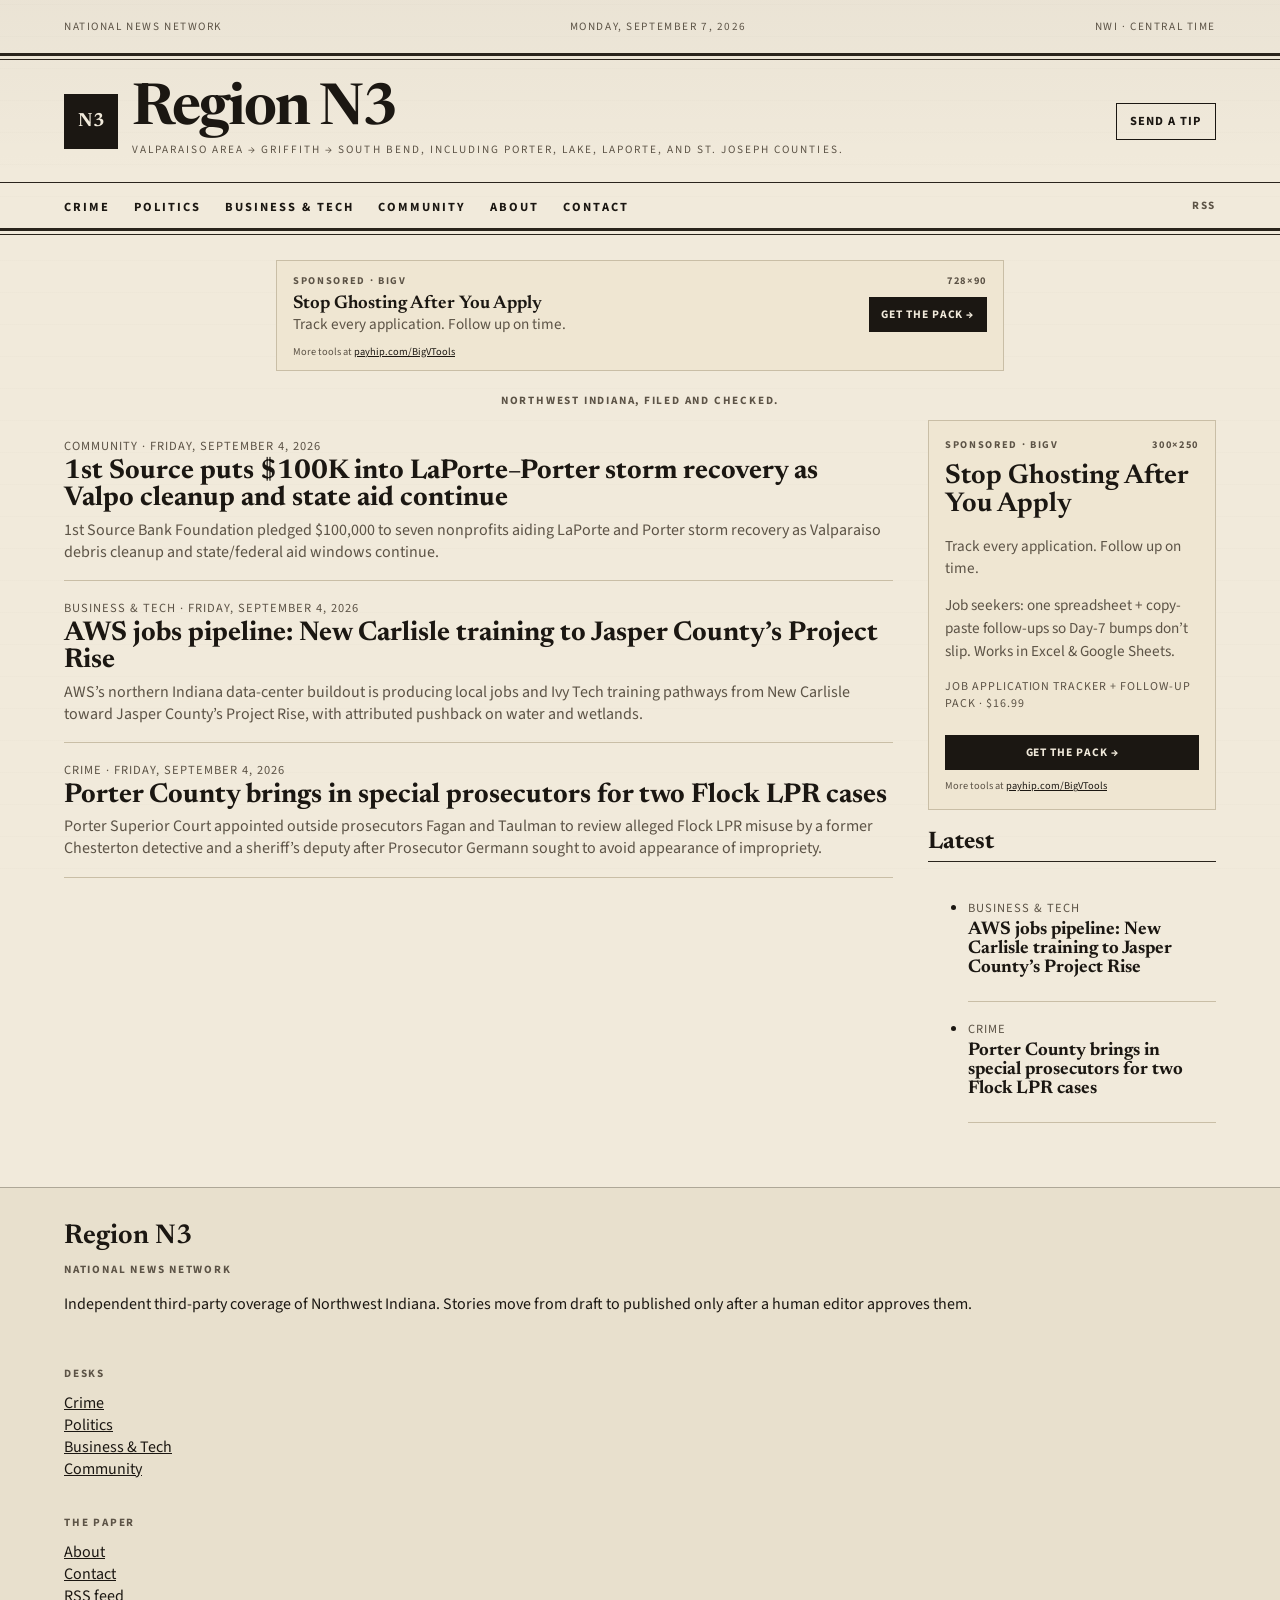
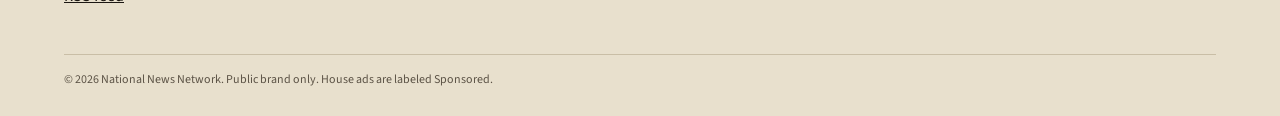
==== index.html @ aedac05f "Publish Region N3 Package A public snapshot" ====
<!DOCTYPE html>
<html lang="en">
<head>
  <meta charset="utf-8" />
  <meta name="viewport" content="width=device-width, initial-scale=1" />
  <title>Region N3 · National News Network</title>
  <meta name="description" content="Region N3 is the Northwest Indiana desk of National News Network." />
  <link rel="canonical" href="https://nbiggs1337.github.io/" />
  <link rel="icon" href="/favicon.svg" />
  <link rel="alternate" type="application/rss+xml" href="/feed.xml" />
  <link rel="preconnect" href="https://fonts.googleapis.com" />
  <link rel="preconnect" href="https://fonts.gstatic.com" crossorigin />
  <link href="https://fonts.googleapis.com/css2?family=Newsreader:wght@500;600;650;700&family=Source+Sans+3:wght@400;600;700&display=swap" rel="stylesheet" />
  <link rel="stylesheet" href="/css/paper.css" />
</head>
<body>
  <a class="skip-link" href="#main">Skip to story</a>
  <header>
    <div class="bar">
      <p>National News Network</p>
      <p class="hide-sm">Monday, September 7, 2026</p>
      <p>NWI · Central Time</p>
    </div>
    <div class="double-rule"></div>
    <div class="mast">
      <a class="brand" href="/">
        <span class="mark" aria-hidden="true">N3</span>
        <span>
          <span class="name">Region N3</span>
          <span class="coverage">Valparaiso area → Griffith → South Bend, including Porter, Lake, LaPorte, and St. Joseph counties.</span>
        </span>
      </a>
      <a class="tip" href="/contact/">Send a tip</a>
    </div>
    <div class="hairline"></div>
    <nav aria-label="Desks">
      <ul>
        <li><a href="/crime/">Crime</a></li><li><a href="/politics/">Politics</a></li><li><a href="/business/">Business &amp; Tech</a></li><li><a href="/community/">Community</a></li>
        <li><a href="/about/">About</a></li>
        <li><a href="/contact/">Contact</a></li>
      </ul>
      <a class="rss" href="/feed.xml">RSS</a>
    </nav>
    <div class="double-rule"></div>
  </header>
  <main id="main">
    
    <aside class="ad ad-leader no-print" aria-label="Sponsored advertisement from BigV">
      <p class="ad-kicker"><span>Sponsored · BigV</span><span>728×90</span></p>
      <a class="ad-cta-row" href="https://payhip.com/b/N4oqe" rel="sponsored noopener noreferrer" target="_blank">
        <span>
          <span class="ad-head">Stop Ghosting After You Apply</span>
          <span class="ad-sub">Track every application. Follow up on time.</span>
        </span>
        <span class="btn">Get the pack →</span>
      </a>
      <p class="ad-store">More tools at <a href="https://payhip.com/BigVTools" rel="sponsored noopener noreferrer" target="_blank">payhip.com/BigVTools</a></p>
    </aside>
    <aside class="ad ad-mobile no-print" aria-label="Sponsored advertisement from BigV">
      <a href="https://payhip.com/b/N4oqe" rel="sponsored noopener noreferrer" target="_blank">
        <span>
          <span class="ad-kicker">Sponsored · BigV</span>
          <span class="ad-head">Stop Ghosting After You Apply</span>
        </span>
        <span class="btn-text">Get the pack →</span>
      </a>
    </aside>
    
    
    <p class="kicker" style="text-align:center">Northwest Indiana, filed and checked.</p>
    <div class="grid">
      <div><a class="story" href="/article/1st-source-storm-recovery-aid/">
          <p class="meta">Community · Friday, September 4, 2026</p>
          <h2>1st Source puts $100K into LaPorte–Porter storm recovery as Valpo cleanup and state aid continue</h2>
          <p>1st Source Bank Foundation pledged $100,000 to seven nonprofits aiding LaPorte and Porter storm recovery as Valparaiso debris cleanup and state/federal aid windows continue.</p>
        </a><a class="story" href="/article/aws-jobs-pipeline-new-carlisle-project-rise/">
          <p class="meta">Business &amp; Tech · Friday, September 4, 2026</p>
          <h2>AWS jobs pipeline: New Carlisle training to Jasper County’s Project Rise</h2>
          <p>AWS’s northern Indiana data-center buildout is producing local jobs and Ivy Tech training pathways from New Carlisle toward Jasper County’s Project Rise, with attributed pushback on water and wetlands.</p>
        </a><a class="story" href="/article/porter-county-flock-special-prosecutors/">
          <p class="meta">Crime · Friday, September 4, 2026</p>
          <h2>Porter County brings in special prosecutors for two Flock LPR cases</h2>
          <p>Porter Superior Court appointed outside prosecutors Fagan and Taulman to review alleged Flock LPR misuse by a former Chesterton detective and a sheriff’s deputy after Prosecutor Germann sought to avoid appearance of impropriety.</p>
        </a></div>
      <aside>
        
    <aside class="ad ad-box no-print" aria-label="Sponsored advertisement from BigV">
      <p class="ad-kicker"><span>Sponsored · BigV</span><span>300×250</span></p>
      <p class="ad-head lg">Stop Ghosting After You Apply</p>
      <p class="ad-sub">Track every application. Follow up on time.</p>
      <p class="ad-body">Job seekers: one spreadsheet + copy-paste follow-ups so Day-7 bumps don’t slip. Works in Excel &amp; Google Sheets.</p>
      <p class="ad-meta">Job Application Tracker + Follow-Up Pack · $16.99</p>
      <a class="btn block" href="https://payhip.com/b/N4oqe" rel="sponsored noopener noreferrer" target="_blank">Get the pack →</a>
      <p class="ad-store">More tools at <a href="https://payhip.com/BigVTools" rel="sponsored noopener noreferrer" target="_blank">payhip.com/BigVTools</a></p>
    </aside>
    
        <h2 style="font-family:Newsreader,Georgia,serif;border-bottom:1px solid var(--rule);padding-bottom:.4rem">Latest</h2>
        <ul><li><a class="story" href="/article/aws-jobs-pipeline-new-carlisle-project-rise/">
          <p class="meta">Business &amp; Tech</p>
          <h2 style="font-size:1.15rem">AWS jobs pipeline: New Carlisle training to Jasper County’s Project Rise</h2>
        </a></li><li><a class="story" href="/article/porter-county-flock-special-prosecutors/">
          <p class="meta">Crime</p>
          <h2 style="font-size:1.15rem">Porter County brings in special prosecutors for two Flock LPR cases</h2>
        </a></li></ul>
      </aside>
    </div>
    
  </main>
  <footer>
    <div class="foot-grid">
      <div>
        <p class="foot-name">Region N3</p>
        <p class="kicker">National News Network</p>
        <p>Independent third-party coverage of Northwest Indiana. Stories move from draft to published only after a human editor approves them.</p>
      </div>
      <div>
        <p class="kicker">Desks</p>
        <ul>
          <li><a href="/crime/">Crime</a></li><li><a href="/politics/">Politics</a></li><li><a href="/business/">Business &amp; Tech</a></li><li><a href="/community/">Community</a></li>
        </ul>
      </div>
      <div>
        <p class="kicker">The paper</p>
        <ul>
          <li><a href="/about/">About</a></li>
          <li><a href="/contact/">Contact</a></li>
          <li><a href="/feed.xml">RSS feed</a></li>
        </ul>
      </div>
    </div>
    <p class="legal">© 2026 National News Network. Public brand only. House ads are labeled Sponsored.</p>
  </footer>
</body>
</html>
---- css/paper.css ----
:root {
  --paper: #f1eadb;
  --ink: #1b1712;
  --rule: #2a241c;
  --brick: #8c2a24;
  --brass: #8a6d3d;
  --steel: #2c3d4f;
  --muted: #5c5346;
  --border: #c9bea6;
  --ad: #efe6d2;
  --foot: #e8e0cd;
}
* { box-sizing: border-box; }
html { scroll-behavior: smooth; }
body {
  margin: 0;
  color: var(--ink);
  background: var(--paper);
  font-family: "Source Sans 3", ui-sans-serif, system-ui, sans-serif;
  background-image:
    linear-gradient(180deg, rgb(27 23 18 / 0.03), transparent 180px),
    repeating-linear-gradient(0deg, transparent, transparent 31px, rgb(27 23 18 / 0.025) 32px);
  background-attachment: fixed;
  min-height: 100vh;
  display: flex;
  flex-direction: column;
}
a { color: var(--ink); }
.skip-link { position: absolute; left: 1rem; top: -3rem; background: var(--ink); color: var(--paper); padding: .5rem .85rem; }
.skip-link:focus { top: 1rem; }
.bar, nav, .mast, main, .foot-grid, .legal { width: min(72rem, calc(100% - 2rem)); margin-inline: auto; }
.bar { display: flex; justify-content: space-between; gap: 1rem; padding: .5rem 0; font-size: .7rem; letter-spacing: .14em; text-transform: uppercase; color: var(--muted); }
.double-rule { border-top: 3px solid var(--rule); border-bottom: 1px solid var(--rule); height: 7px; }
.hairline { height: 1px; background: var(--rule); }
.mast { display: flex; justify-content: space-between; align-items: center; gap: 1rem; padding: 1.6rem 0; }
.brand { display: flex; gap: .85rem; align-items: center; text-decoration: none; }
.mark { display: grid; place-items: center; width: 3.4rem; height: 3.4rem; background: var(--ink); color: var(--paper); font-family: Newsreader, Georgia, serif; font-weight: 700; font-size: 1.2rem; }
.name { display: block; font-family: Newsreader, Georgia, serif; font-size: clamp(2.2rem, 6vw, 3.6rem); font-weight: 650; letter-spacing: -.035em; line-height: .86; }
.coverage { display: block; margin-top: .4rem; font-size: .7rem; letter-spacing: .18em; text-transform: uppercase; color: var(--muted); }
.tip { display: none; border: 1px solid var(--ink); padding: .55rem .85rem; text-decoration: none; font-weight: 700; letter-spacing: .08em; text-transform: uppercase; font-size: .78rem; }
nav { display: none; justify-content: space-between; align-items: center; padding: .7rem 0; }
nav ul, footer ul { list-style: none; padding: 0; margin: 0; }
nav ul { display: flex; flex-wrap: wrap; gap: .4rem 1.5rem; }
nav a { text-decoration: none; font-size: .78rem; font-weight: 700; letter-spacing: .16em; text-transform: uppercase; }
nav a:hover { color: var(--brick); }
.rss { font-size: .7rem; letter-spacing: .14em; text-transform: uppercase; text-decoration: none; color: var(--muted); }
main { flex: 1; padding: 1.6rem 0 3rem; }
.kicker { font-size: .7rem; font-weight: 700; letter-spacing: .16em; text-transform: uppercase; color: var(--muted); }
h1 { font-family: Newsreader, Georgia, serif; font-weight: 650; letter-spacing: -.03em; line-height: 1.05; margin: .35rem 0 0; }
.lede { font-size: 1.15rem; line-height: 1.55; color: var(--muted); max-width: 42rem; }
.grid { display: grid; gap: 2.2rem; }
.story { display: block; text-decoration: none; border-bottom: 1px solid var(--border); padding: 1.1rem 0; }
.story h2 { font-family: Newsreader, Georgia, serif; font-size: 1.7rem; margin: .2rem 0 .4rem; }
.story p { margin: 0; color: var(--muted); }
.meta { font-size: .78rem; letter-spacing: .08em; text-transform: uppercase; color: var(--muted); }
.article-body { font-family: Newsreader, Georgia, serif; font-size: 1.125rem; line-height: 1.7; max-width: 65ch; }
.article-body p + p, .article-body h2 { margin-top: 1.15rem; }
.article-body h2 { font-size: 1.45rem; }
.article-body a { color: var(--steel); }
.empty { border: 1px solid var(--border); padding: 1.4rem; color: var(--muted); }
.ad { background: var(--ad); border: 1px solid var(--border); }
.ad-leader, .ad-mobile { margin: 0 auto 1.4rem; }
.ad-leader { max-width: 728px; padding: .7rem 1rem; }
.ad-mobile { display: none; max-width: 320px; }
.ad-mobile a { display: flex; justify-content: space-between; align-items: center; gap: .6rem; min-height: 50px; padding: 0 .7rem; text-decoration: none; }
.ad-kicker { display: flex; justify-content: space-between; margin: 0; font-size: .65rem; font-weight: 700; letter-spacing: .16em; text-transform: uppercase; color: var(--muted); }
.ad-head { display: block; font-family: Newsreader, Georgia, serif; font-weight: 650; }
.ad-leader .ad-head { font-size: 1.15rem; }
.ad-box .ad-head.lg { font-size: 1.7rem; line-height: 1.05; margin: .7rem 0 .4rem; }
.ad-sub { display: block; color: var(--muted); font-size: .95rem; }
.ad-body { color: var(--muted); font-size: .95rem; line-height: 1.5; }
.ad-meta { font-size: .75rem; letter-spacing: .08em; text-transform: uppercase; color: var(--muted); }
.ad-cta-row { display: flex; justify-content: space-between; align-items: center; gap: 1rem; text-decoration: none; margin-top: .4rem; }
.btn { display: inline-flex; align-items: center; justify-content: center; background: var(--ink); color: var(--paper); padding: .55rem .8rem; text-decoration: none; font-size: .72rem; font-weight: 700; letter-spacing: .08em; text-transform: uppercase; }
.btn.block { width: 100%; margin-top: .7rem; }
.btn-text { font-size: .65rem; font-weight: 700; letter-spacing: .08em; text-transform: uppercase; color: var(--brick); }
.ad-store { font-size: .65rem; color: var(--muted); margin: .55rem 0 0; }
.ad-box { max-width: 300px; min-height: 250px; padding: 1rem; }
.ad-native { border: 0; border-top: 1px solid var(--border); border-bottom: 1px solid var(--border); background: transparent; max-width: 65ch; margin: 2rem 0; padding: 1.2rem 0; }
.native-link { color: var(--brick); font-weight: 700; }
footer { margin-top: auto; border-top: 1px solid rgb(42 36 28 / .3); background: var(--foot); }
.foot-grid { display: grid; gap: 1.5rem; padding: 2.2rem 0; }
.foot-name { font-family: Newsreader, Georgia, serif; font-size: 1.7rem; font-weight: 650; margin: 0; }
.legal { padding: 1rem 0; font-size: .75rem; color: var(--muted); border-top: 1px solid var(--border); }
@media (min-width: 48rem) {
  .tip, nav { display: flex; }
  .hide-sm { display: block; }
  .grid { grid-template-columns: minmax(0,1fr) 18rem; }
}
@media (max-width: 47.99rem) {
  .hide-sm { display: none; }
  .ad-leader { display: none; }
  .ad-mobile { display: block; }
}
@media print {
  .no-print { display: none !important; }
  body { background: white; }
}
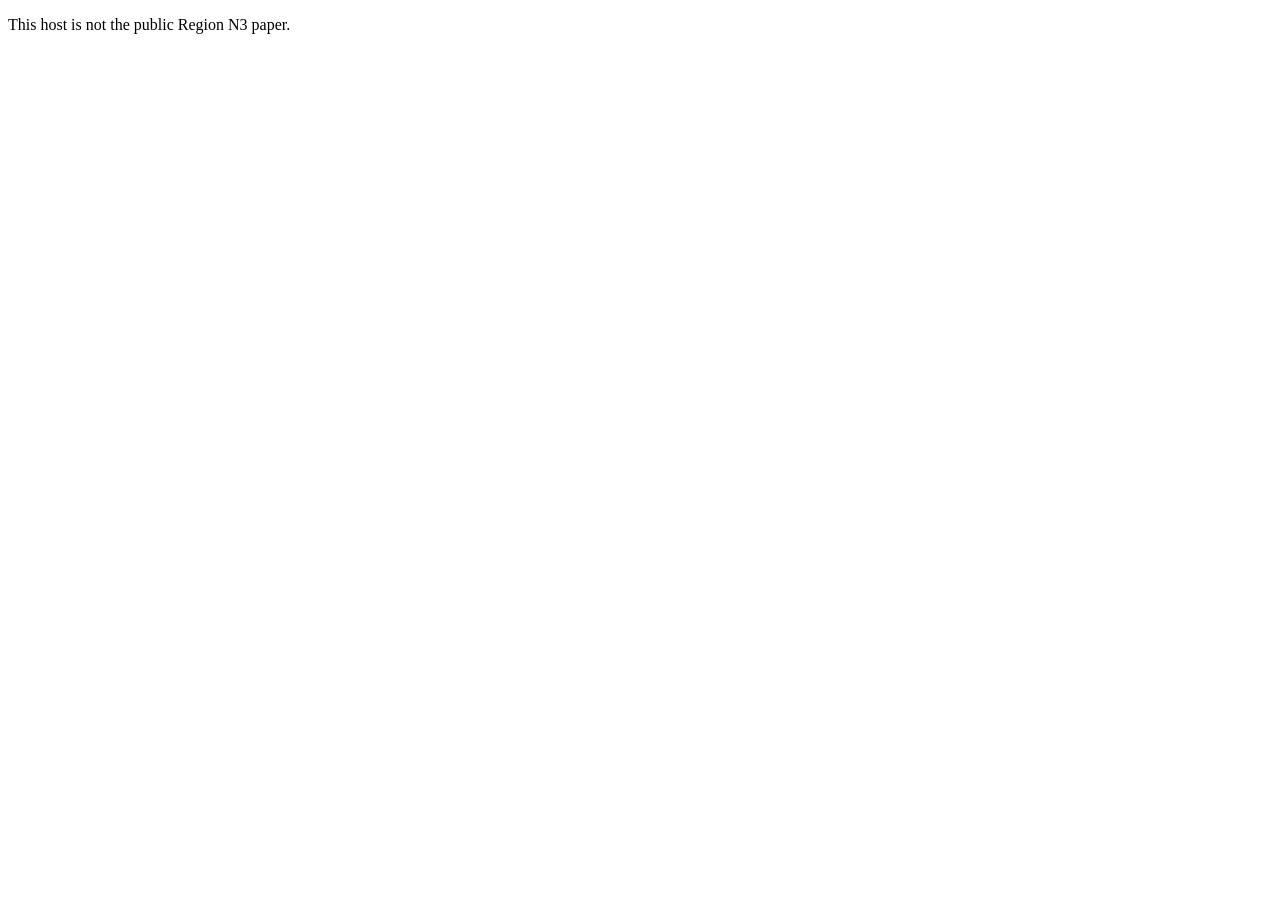
==== commit 710293d3: "Unpublish public paper from this host" ====
--- a/index.html
+++ b/index.html
@@ -2,133 +2,11 @@
 <html lang="en">
 <head>
   <meta charset="utf-8" />
+  <meta name="robots" content="noindex, nofollow" />
   <meta name="viewport" content="width=device-width, initial-scale=1" />
-  <title>Region N3 · National News Network</title>
-  <meta name="description" content="Region N3 is the Northwest Indiana desk of National News Network." />
-  <link rel="canonical" href="https://nbiggs1337.github.io/" />
-  <link rel="icon" href="/favicon.svg" />
-  <link rel="alternate" type="application/rss+xml" href="/feed.xml" />
-  <link rel="preconnect" href="https://fonts.googleapis.com" />
-  <link rel="preconnect" href="https://fonts.gstatic.com" crossorigin />
-  <link href="https://fonts.googleapis.com/css2?family=Newsreader:wght@500;600;650;700&family=Source+Sans+3:wght@400;600;700&display=swap" rel="stylesheet" />
-  <link rel="stylesheet" href="/css/paper.css" />
+  <title>Not the public edition</title>
 </head>
 <body>
-  <a class="skip-link" href="#main">Skip to story</a>
-  <header>
-    <div class="bar">
-      <p>National News Network</p>
-      <p class="hide-sm">Monday, September 7, 2026</p>
-      <p>NWI · Central Time</p>
-    </div>
-    <div class="double-rule"></div>
-    <div class="mast">
-      <a class="brand" href="/">
-        <span class="mark" aria-hidden="true">N3</span>
-        <span>
-          <span class="name">Region N3</span>
-          <span class="coverage">Valparaiso area → Griffith → South Bend, including Porter, Lake, LaPorte, and St. Joseph counties.</span>
-        </span>
-      </a>
-      <a class="tip" href="/contact/">Send a tip</a>
-    </div>
-    <div class="hairline"></div>
-    <nav aria-label="Desks">
-      <ul>
-        <li><a href="/crime/">Crime</a></li><li><a href="/politics/">Politics</a></li><li><a href="/business/">Business &amp; Tech</a></li><li><a href="/community/">Community</a></li>
-        <li><a href="/about/">About</a></li>
-        <li><a href="/contact/">Contact</a></li>
-      </ul>
-      <a class="rss" href="/feed.xml">RSS</a>
-    </nav>
-    <div class="double-rule"></div>
-  </header>
-  <main id="main">
-    
-    <aside class="ad ad-leader no-print" aria-label="Sponsored advertisement from BigV">
-      <p class="ad-kicker"><span>Sponsored · BigV</span><span>728×90</span></p>
-      <a class="ad-cta-row" href="https://payhip.com/b/N4oqe" rel="sponsored noopener noreferrer" target="_blank">
-        <span>
-          <span class="ad-head">Stop Ghosting After You Apply</span>
-          <span class="ad-sub">Track every application. Follow up on time.</span>
-        </span>
-        <span class="btn">Get the pack →</span>
-      </a>
-      <p class="ad-store">More tools at <a href="https://payhip.com/BigVTools" rel="sponsored noopener noreferrer" target="_blank">payhip.com/BigVTools</a></p>
-    </aside>
-    <aside class="ad ad-mobile no-print" aria-label="Sponsored advertisement from BigV">
-      <a href="https://payhip.com/b/N4oqe" rel="sponsored noopener noreferrer" target="_blank">
-        <span>
-          <span class="ad-kicker">Sponsored · BigV</span>
-          <span class="ad-head">Stop Ghosting After You Apply</span>
-        </span>
-        <span class="btn-text">Get the pack →</span>
-      </a>
-    </aside>
-    
-    
-    <p class="kicker" style="text-align:center">Northwest Indiana, filed and checked.</p>
-    <div class="grid">
-      <div><a class="story" href="/article/1st-source-storm-recovery-aid/">
-          <p class="meta">Community · Friday, September 4, 2026</p>
-          <h2>1st Source puts $100K into LaPorte–Porter storm recovery as Valpo cleanup and state aid continue</h2>
-          <p>1st Source Bank Foundation pledged $100,000 to seven nonprofits aiding LaPorte and Porter storm recovery as Valparaiso debris cleanup and state/federal aid windows continue.</p>
-        </a><a class="story" href="/article/aws-jobs-pipeline-new-carlisle-project-rise/">
-          <p class="meta">Business &amp; Tech · Friday, September 4, 2026</p>
-          <h2>AWS jobs pipeline: New Carlisle training to Jasper County’s Project Rise</h2>
-          <p>AWS’s northern Indiana data-center buildout is producing local jobs and Ivy Tech training pathways from New Carlisle toward Jasper County’s Project Rise, with attributed pushback on water and wetlands.</p>
-        </a><a class="story" href="/article/porter-county-flock-special-prosecutors/">
-          <p class="meta">Crime · Friday, September 4, 2026</p>
-          <h2>Porter County brings in special prosecutors for two Flock LPR cases</h2>
-          <p>Porter Superior Court appointed outside prosecutors Fagan and Taulman to review alleged Flock LPR misuse by a former Chesterton detective and a sheriff’s deputy after Prosecutor Germann sought to avoid appearance of impropriety.</p>
-        </a></div>
-      <aside>
-        
-    <aside class="ad ad-box no-print" aria-label="Sponsored advertisement from BigV">
-      <p class="ad-kicker"><span>Sponsored · BigV</span><span>300×250</span></p>
-      <p class="ad-head lg">Stop Ghosting After You Apply</p>
-      <p class="ad-sub">Track every application. Follow up on time.</p>
-      <p class="ad-body">Job seekers: one spreadsheet + copy-paste follow-ups so Day-7 bumps don’t slip. Works in Excel &amp; Google Sheets.</p>
-      <p class="ad-meta">Job Application Tracker + Follow-Up Pack · $16.99</p>
-      <a class="btn block" href="https://payhip.com/b/N4oqe" rel="sponsored noopener noreferrer" target="_blank">Get the pack →</a>
-      <p class="ad-store">More tools at <a href="https://payhip.com/BigVTools" rel="sponsored noopener noreferrer" target="_blank">payhip.com/BigVTools</a></p>
-    </aside>
-    
-        <h2 style="font-family:Newsreader,Georgia,serif;border-bottom:1px solid var(--rule);padding-bottom:.4rem">Latest</h2>
-        <ul><li><a class="story" href="/article/aws-jobs-pipeline-new-carlisle-project-rise/">
-          <p class="meta">Business &amp; Tech</p>
-          <h2 style="font-size:1.15rem">AWS jobs pipeline: New Carlisle training to Jasper County’s Project Rise</h2>
-        </a></li><li><a class="story" href="/article/porter-county-flock-special-prosecutors/">
-          <p class="meta">Crime</p>
-          <h2 style="font-size:1.15rem">Porter County brings in special prosecutors for two Flock LPR cases</h2>
-        </a></li></ul>
-      </aside>
-    </div>
-    
-  </main>
-  <footer>
-    <div class="foot-grid">
-      <div>
-        <p class="foot-name">Region N3</p>
-        <p class="kicker">National News Network</p>
-        <p>Independent third-party coverage of Northwest Indiana. Stories move from draft to published only after a human editor approves them.</p>
-      </div>
-      <div>
-        <p class="kicker">Desks</p>
-        <ul>
-          <li><a href="/crime/">Crime</a></li><li><a href="/politics/">Politics</a></li><li><a href="/business/">Business &amp; Tech</a></li><li><a href="/community/">Community</a></li>
-        </ul>
-      </div>
-      <div>
-        <p class="kicker">The paper</p>
-        <ul>
-          <li><a href="/about/">About</a></li>
-          <li><a href="/contact/">Contact</a></li>
-          <li><a href="/feed.xml">RSS feed</a></li>
-        </ul>
-      </div>
-    </div>
-    <p class="legal">© 2026 National News Network. Public brand only. House ads are labeled Sponsored.</p>
-  </footer>
+  <p>This host is not the public Region N3 paper.</p>
 </body>
 </html>
